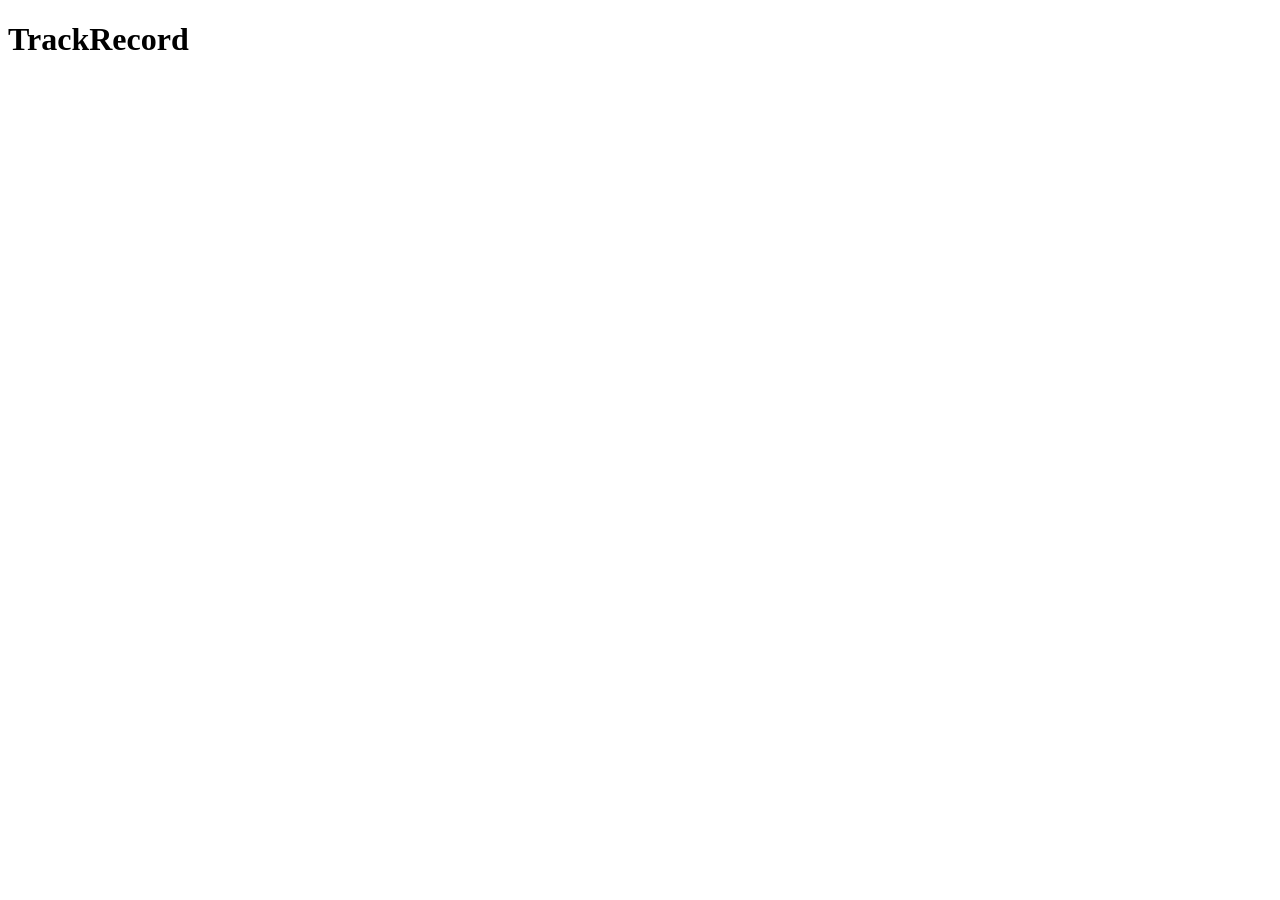
==== index.html @ d3b0f97e "index" ====
<!DOCTYPE html>
<html lang="en">
<head>
    <meta charset="UTF-8">
    <meta name="viewport" content="width=device-width, initial-scale=1.0">
    <title>TrackRecord</title>
    <link rel="stylesheet" href="style.css">
</head>
<body>
    <header>
        <h1>TrackRecord</h1>
    </header>
</body>
</html>
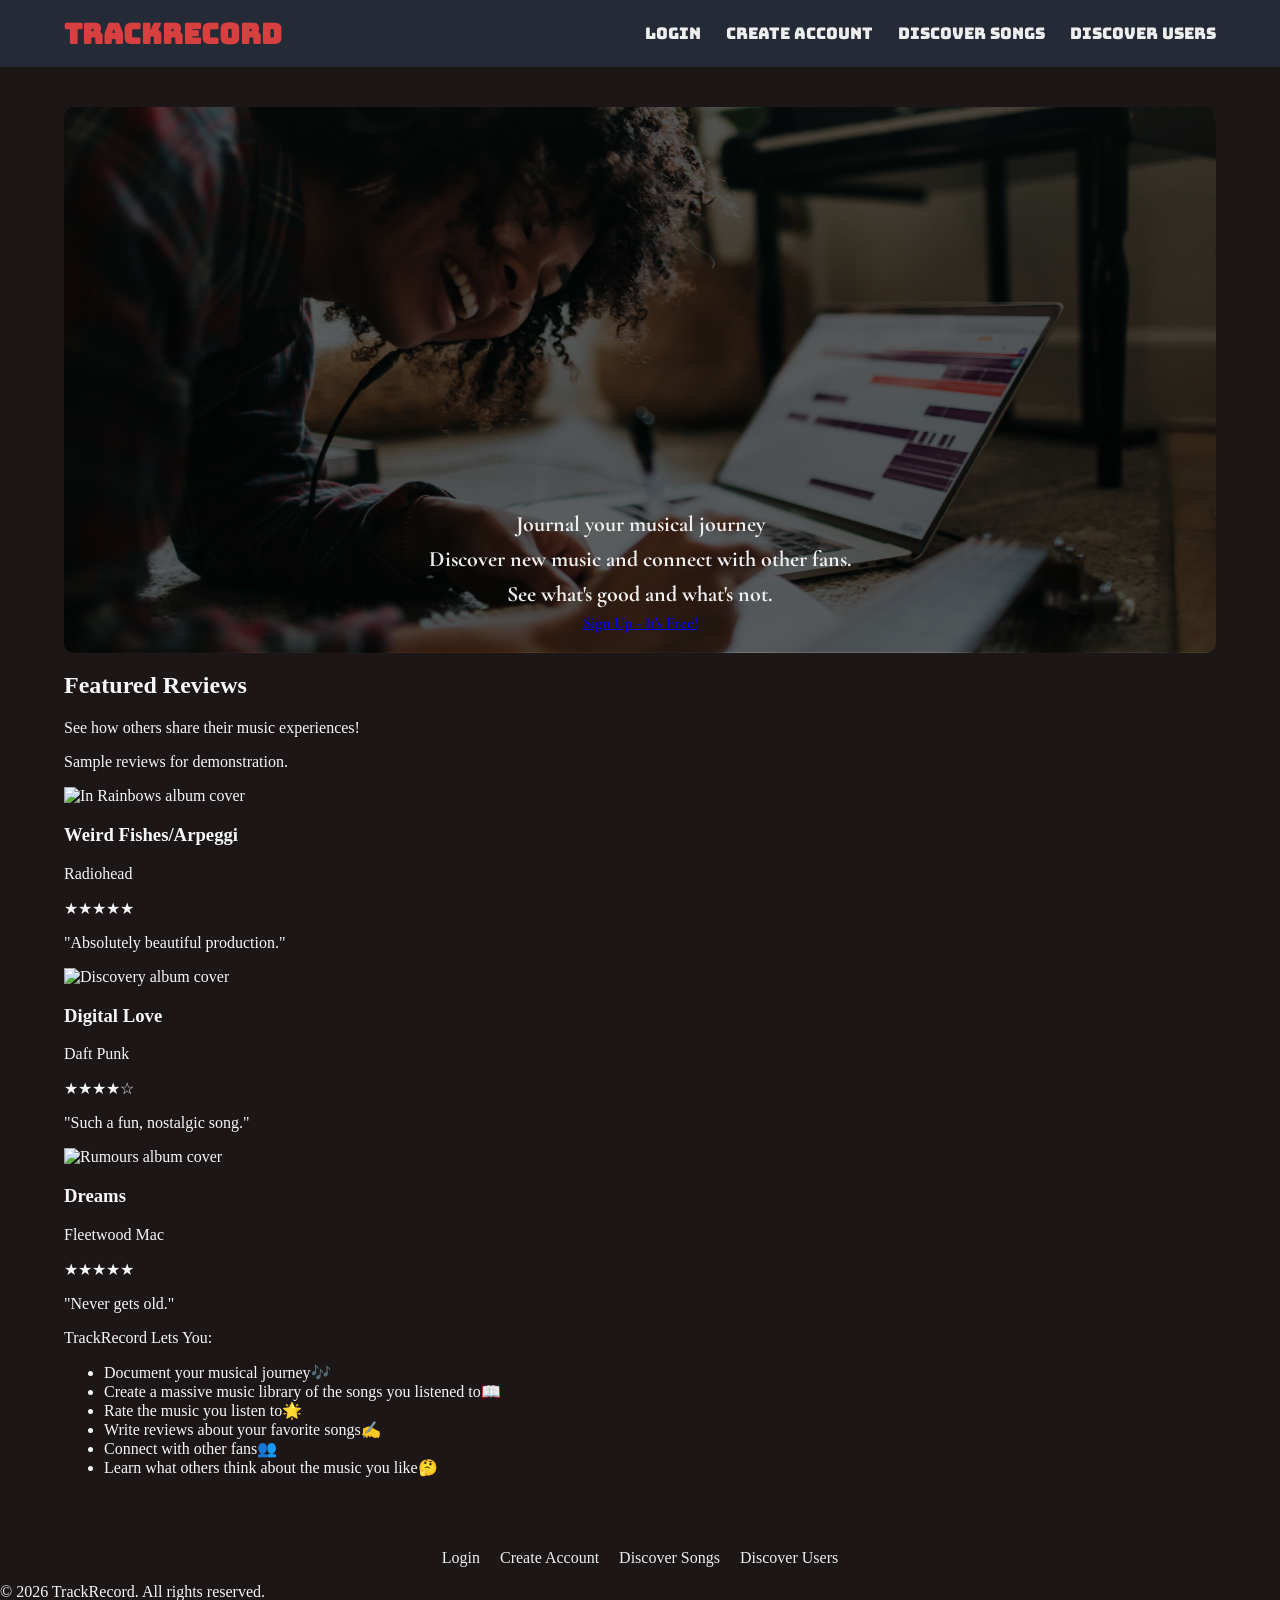
==== commit 701b952d: "day one changes" ====
--- a/index.html
+++ b/index.html
@@ -5,10 +5,87 @@
     <meta name="viewport" content="width=device-width, initial-scale=1.0">
     <title>TrackRecord</title>
     <link rel="stylesheet" href="style.css">
+    <link rel="preconnect" href="https://fonts.googleapis.com">
+    <link rel="preconnect" href="https://fonts.gstatic.com" crossorigin>
+    <link href="https://fonts.googleapis.com/css2?family=Bungee&family=Cormorant+Garamond:ital,wght@0,300..700;1,300..700&display=swap" rel="stylesheet">
 </head>
 <body>
     <header>
-        <h1>TrackRecord</h1>
+        <h1><a href="index.html">TrackRecord</a></h1>
+        <nav id="headernav">
+            <ul>
+                <li><a href="login.html">Login</a></li>
+                <li><a href="register.html">Create Account</a></li>
+                <li><a href="songs.html">Discover Songs</a></li>
+                <li><a href="users.html">Discover Users</a></li>
+            </ul>
+        </nav>
     </header>
+    <main>
+        <section id="welcome">
+            <p>Journal your musical journey</p>
+            <p>Discover new music and connect with other fans.</p>
+            <p>See what's good and what's not.</p>
+            <div id="register-button">
+            <a href="register.html" class="button">Sign Up - It's Free!</a>
+        </div>
+        </section>
+        <section id="song-gallery">
+            <h2>Featured Reviews</h2>
+            <p>See how others share their music experiences!</p>
+            <p class="gallery-note">Sample reviews for demonstration.</p>
+            <div class="gallery-grid">
+                <article class="song-card">
+                    <img src="https://is1-ssl.mzstatic.com/image/thumb/Music126/v4/dd/50/c7/dd50c790-99ac-d3d0-5ab8-e3891fb8fd52/634904032463.png/100x100bb.jpg" alt="In Rainbows album cover">
+                    <h3>Weird Fishes/Arpeggi</h3>
+                    <p class="artist">Radiohead</p>
+                    <p class="rating">★★★★★</p>
+                    <p class="review">
+                        "Absolutely beautiful production."
+                    </p>
+                </article>
+                <article class="song-card">
+                    <img src="https://is1-ssl.mzstatic.com/image/thumb/Music221/v4/fd/4a/77/fd4a77db-0ebc-d043-41a2-f32fa1bb0fb4/dj.qrikkdwj.jpg/100x100bb.jpg" alt="Discovery album cover">
+                    <h3>Digital Love</h3>
+                    <p class="artist">Daft Punk</p>
+                    <p class="rating">★★★★☆</p>
+                    <p class="review">
+                        "Such a fun, nostalgic song."
+                    </p>
+                </article>
+                <article class="song-card">
+                    <img src="https://is1-ssl.mzstatic.com/image/thumb/Music124/v4/4d/13/ba/4d13bac3-d3d5-7581-2c74-034219eadf2b/081227970949.jpg/100x100bb.jpg" alt="Rumours album cover">
+                    <h3>Dreams</h3>
+                    <p class="artist">Fleetwood Mac</p>
+                    <p class="rating">★★★★★</p>
+                    <p class="review">
+                        "Never gets old."
+                    </p>
+                </article>
+            </div>
+        </section>
+        <div id="webuse">
+            TrackRecord Lets You:
+            <ul>
+                <li>Document your musical journey🎶</li>
+                <li>Create a massive music library of the songs you listened to📖</li>
+                <li>Rate the music you listen to🌟</li>
+                <li>Write reviews about your favorite songs✍️</li>
+                <li>Connect with other fans👥</li>
+                <li>Learn what others think about the music you like🤔</li>
+            </ul>
+        </div>
+    </main>
+    <footer>
+        <nav id="footernav">
+            <ul>
+                <li><a href="login.html">Login</a></li>
+                <li><a href="register.html">Create Account</a></li>
+                <li><a href="songs.html">Discover Songs</a></li>
+                <li><a href="users.html">Discover Users</a></li>
+            </ul>
+        </nav>
+        <p>&copy; 2026 TrackRecord. All rights reserved.</p>
+    </footer>
 </body>
 </html>
--- a/style.css
+++ b/style.css
@@ -0,0 +1,114 @@
+
+/* Global styling */
+* {
+    box-sizing: border-box;
+}
+
+body {
+    margin: 0;
+    background-color: #1D1616;
+    color: #F5F7FA;
+}
+
+/* Header */
+header {
+    background-color: #242B36;
+    font-family: "Bungee", sans-serif;
+    padding: 15px 5%;
+    display: flex;
+    justify-content: space-between;
+    align-items: center;
+}
+
+/* TrackRecord title */
+header h1 {
+    margin: 0;
+    font-size: 28px;
+}
+
+header h1 a {
+    color: #D84040;
+    text-decoration: none;
+}
+
+/* Navigation */
+#headernav ul {
+    display: flex;
+    gap: 25px;
+    list-style: none;
+    padding: 0;
+    margin: 0;
+}
+
+#headernav a {
+    color: #EEEEEE;
+    text-decoration: none;
+}
+
+#headernav a:hover {
+    color: #8E1616;
+    transition: color 0.3s ease;
+    transform: scale(1.15);
+}
+
+/* Main content */
+main {
+    padding: 40px 5%;
+}
+
+/* Homepage welcome section */
+main > img {
+    display: block;
+    max-width: 100%;
+    height: auto;
+    margin: 0 auto 30px;
+}
+
+#welcome {
+    background-image:
+        linear-gradient(
+            rgba(0, 0, 0, 0.6),
+            rgba(0, 0, 0, 0.6)
+        ),
+        url("/trackrecordwelcome.jpg");
+
+    background-size: cover;
+    background-position: center;
+    background-repeat: no-repeat;
+
+    text-align: center;
+    padding: 100px 20px;
+    border-radius: 10px;
+    text-align: center;
+    font-family: "Cormorant Garamond", serif;
+    font-weight: 700;
+    padding: 400px 10px 20px;
+}
+#welcome p {
+    color: #EEEEEE;
+    font-size: 22px;
+    line-height: 1.6;
+    margin: 0;
+}
+
+
+/* Footer */
+
+/* Footer navigation */
+#footernav ul {
+    display: flex;
+    justify-content: center;
+    flex-wrap: wrap;
+    gap: 20px;
+    list-style: none;
+    padding: 0;
+}
+
+#footernav a {
+    color: #EEEEEE;
+    text-decoration: none;
+}
+
+#footernav a:hover {
+    color: #D84040;
+}
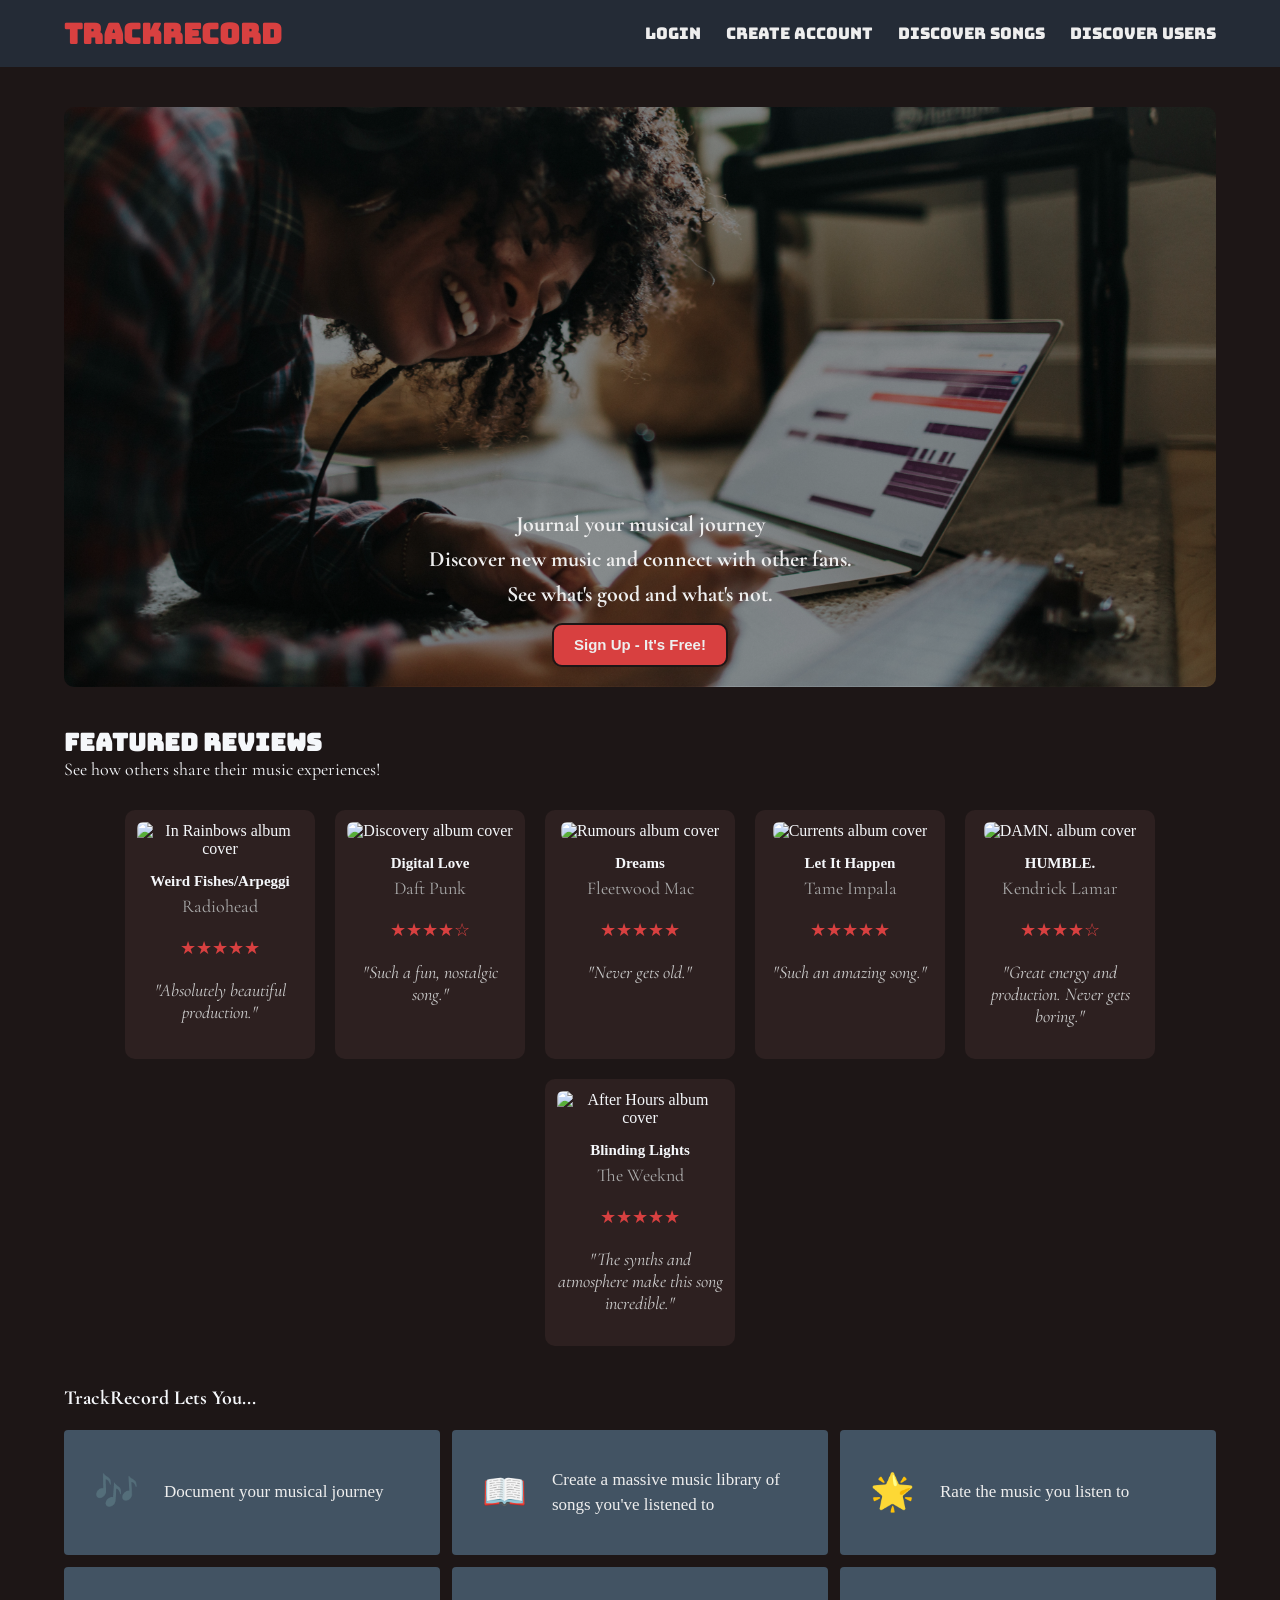
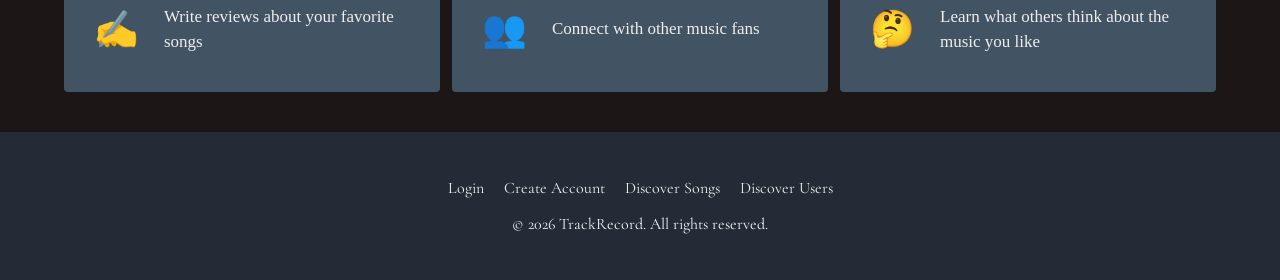
==== commit cc9aaaee: "finished index" ====
--- a/index.html
+++ b/index.html
@@ -27,13 +27,12 @@
             <p>Discover new music and connect with other fans.</p>
             <p>See what's good and what's not.</p>
             <div id="register-button">
-            <a href="register.html" class="button">Sign Up - It's Free!</a>
-        </div>
+                <a href="register.html">Sign Up - It's Free!</a>
+            </div>
         </section>
         <section id="song-gallery">
             <h2>Featured Reviews</h2>
             <p>See how others share their music experiences!</p>
-            <p class="gallery-note">Sample reviews for demonstration.</p>
             <div class="gallery-grid">
                 <article class="song-card">
                     <img src="https://is1-ssl.mzstatic.com/image/thumb/Music126/v4/dd/50/c7/dd50c790-99ac-d3d0-5ab8-e3891fb8fd52/634904032463.png/100x100bb.jpg" alt="In Rainbows album cover">
@@ -62,17 +61,62 @@
                         "Never gets old."
                     </p>
                 </article>
+                <article class="song-card">
+                    <img src="https://is1-ssl.mzstatic.com/image/thumb/Music115/v4/a8/2e/b4/a82eb490-f30a-a321-461a-0383c88fec95/15UMGIM23316.rgb.jpg/600x600bb.jpg" alt="Currents album cover">
+                    <h3>Let It Happen</h3>
+                    <p class="artist">Tame Impala</p>
+                    <p class="rating">★★★★★</p>
+                    <p class="review">
+                        "Such an amazing song."
+                    </p>
+                </article>
+                <article class="song-card">
+                    <img src="https://is1-ssl.mzstatic.com/image/thumb/Music112/v4/86/c9/bb/86c9bb30-fe3d-442e-33c1-c106c4d23705/17UMGIM88776.rgb.jpg/600x600bb.jpg" alt="DAMN. album cover">
+                    <h3>HUMBLE.</h3>
+                    <p class="artist">Kendrick Lamar</p>
+                    <p class="rating">★★★★☆</p>
+                    <p class="review">
+                        "Great energy and production. Never gets boring."
+                    </p>
+                </article>
+                <article class="song-card">
+                <img src="https://is1-ssl.mzstatic.com/image/thumb/Music125/v4/6f/bc/e6/6fbce6c4-c38c-72d8-4fd0-66cfff32f679/20UMGIM12176.rgb.jpg/600x600bb.jpg" alt="After Hours album cover">
+                <h3>Blinding Lights</h3>
+                <p class="artist">The Weeknd</p>
+                <p class="rating">★★★★★</p>
+                <p class="review">
+                    "The synths and atmosphere make this song incredible."
+                </p>
+            </article>
             </div>
         </section>
         <div id="webuse">
-            TrackRecord Lets You:
+            <p>TrackRecord Lets You...</p>
             <ul>
-                <li>Document your musical journey🎶</li>
-                <li>Create a massive music library of the songs you listened to📖</li>
-                <li>Rate the music you listen to🌟</li>
-                <li>Write reviews about your favorite songs✍️</li>
-                <li>Connect with other fans👥</li>
-                <li>Learn what others think about the music you like🤔</li>
+                <li>
+                    <span class="feature-icon">🎶</span>
+                    <span>Document your musical journey</span>
+                </li>
+                <li>
+                    <span class="feature-icon">📖</span>
+                    <span>Create a massive music library of songs you've listened to</span>
+                </li>
+                <li>
+                    <span class="feature-icon">🌟</span>
+                    <span>Rate the music you listen to</span>
+                </li>
+                <li>
+                    <span class="feature-icon">✍️</span>
+                    <span>Write reviews about your favorite songs</span>
+                </li>
+                <li>
+                    <span class="feature-icon">👥</span>
+                    <span>Connect with other music fans</span>
+                </li>
+                <li>
+                    <span class="feature-icon">🤔</span>
+                    <span>Learn what others think about the music you like</span>
+                </li>
             </ul>
         </div>
     </main>
--- a/style.css
+++ b/style.css
@@ -65,12 +65,14 @@
 }
 
 #welcome {
+    display: flex;
+    flex-direction: column;
     background-image:
         linear-gradient(
-            rgba(0, 0, 0, 0.6),
-            rgba(0, 0, 0, 0.6)
+            rgba(0, 0, 0, 0.4),
+            rgba(0, 0, 0, 0.4)
         ),
-        url("/trackrecordwelcome.jpg");
+        url("images/trackrecordwelcome.jpg");
 
     background-size: cover;
     background-position: center;
@@ -90,11 +92,185 @@
     line-height: 1.6;
     margin: 0;
 }
-
+#register-button {
+    margin-top: 10px;
+    background-color: #D84040;
+    border: solid 2px #1D1616;
+    border-radius: 10px;
+    width: fit-content;
+    padding: 10px 20px;
+    align-self: center;
+}
+#register-button:hover {
+    background-color: #8E1616;
+    transition: background-color 0.3s ease;
+}
+#register-button a {
+    color: #EEEEEE;
+    text-decoration: none;
+    font-size: 15px;
+    font-family: "sans-serif", sans-serif;
+}
+#song-gallery h2{
+    margin-top: 40px;
+    font-family: "Bungee", sans-serif;
+    margin-bottom: 0px;
+}
+#song-gallery p {
+    font-family: "Cormorant Garamond", serif;
+    font-weight: 400;
+    font-size: 18px;
+    margin-bottom: 20px;
+    margin-top: 0px;
+}
+
+/* Featured Reviews Gallery */
+.gallery-grid {
+    display: flex;
+    justify-content: center;
+    flex-wrap: wrap;
+    gap: 20px;
+    margin-top: 30px;
+}
+
+/* Smaller song cards */
+.song-card {
+    background-color: #2D2020;
+    width: 190px;
+    padding: 12px;
+    border-radius: 10px;
+    text-align: center;
+}
+
+/* Smaller album covers */
+.song-card img {
+    width: 140px;
+    height: 140px;
+    object-fit: cover;
+    border-radius: 6px;
+}
+
+/* Song information */
+.song-card h3 {
+    font-size: 15px;
+    margin-bottom: 5px;
+}
+
+.song-card .artist {
+    font-size: 13px;
+    color: #AAAAAA;
+}
+
+.song-card .rating {
+    font-size: 20px;
+    color: #D84040;
+}
+
+.song-card .review {
+    font-size: 12px;
+    color: #CCCCCC;
+    font-style: italic;
+}
+
+/* Song card hover animations */
+.song-card {
+    transition: transform 0.3s ease,
+                box-shadow 0.3s ease,
+                background-color 0.3s ease;
+}
+
+.song-card:hover {
+    transform: translateY(-8px);
+    background-color: #3A2525;
+    box-shadow: 0 8px 20px rgba(216, 64, 64, 0.25);
+}
+
+/* Album artwork animation */
+.song-card img {
+    transition: transform 0.3s ease;
+}
+
+.song-card:hover img {
+    transform: scale(1.04);
+}
+
+#webuse {
+    margin-top: 40px;
+}
+#webuse p {
+    font-family: "Cormorant Garamond", serif;
+    font-weight: 700;
+    font-size: 20px;
+    margin-bottom: 20px;
+    margin-top: 0px;
+}
+/* Arrange feature cards into 3 columns */
+#webuse ul {
+    display: grid;
+    grid-template-columns: repeat(3, minmax(0, 1fr));
+    gap: 12px;
+
+    list-style: none;
+    padding: 0;
+    margin: 0;
+}
+
+/* Individual feature cards */
+#webuse li {
+    display: flex;
+    align-items: center;
+    gap: 20px;
+
+    background-color: #425363;
+    padding: 25px;
+    border-radius: 4px;
+    min-height: 125px;
+}
+
+/* Feature icons */
+.feature-icon {
+    font-size: 36px;
+    flex-shrink: 0;
+    width: 55px;
+    text-align: center;
+}
+
+/* Feature descriptions */
+#webuse li span:last-child {
+    color: #EEEEEE;
+    font-size: 17px;
+    line-height: 1.5;
+}
+
+/* Feature box hover animations */
+#webuse li {
+    transition: transform 0.3s ease, background-color 0.3s ease, box-shadow 0.3s ease;
+}
+
+#webuse li:hover {
+    transform: translateY(-5px);
+    background-color: #3b4a59;
+    box-shadow: 0 6px 15px #34424f;
+}
+
+/* Feature icon animation */
+.feature-icon {
+    transition: transform 0.3s ease;
+}
+
+#webuse li:hover .feature-icon {
+    transform: scale(1.15);
+}
 
 /* Footer */
 
 /* Footer navigation */
+footer {
+    background-color: #242B36;
+    padding: 30px 5%;
+    text-align: center;
+    font-family: "Cormorant Garamond", serif;
+}
 #footernav ul {
     display: flex;
     justify-content: center;
@@ -107,8 +283,221 @@
 #footernav a {
     color: #EEEEEE;
     text-decoration: none;
+    font-family: "Cormorant Garamond", serif;
 }
 
 #footernav a:hover {
     color: #D84040;
 }
+/* Tablet */
+@media (min-width: 700px) and (max-width: 1024px) {
+
+    /* Header and navigation */
+    header {
+        padding: 15px 3%;
+        gap: 20px;
+    }
+
+    header h1 {
+        font-size: 24px;
+    }
+
+    #headernav ul {
+        gap: 15px;
+        flex-wrap: wrap;
+        justify-content: flex-end;
+    }
+
+    #headernav a {
+        font-size: 13px;
+    }
+
+    /* Main content */
+    main {
+        padding: 30px 4%;
+    }
+
+    /* Welcome banner */
+    #welcome {
+        padding: 250px 20px 40px;
+        background-position: center;
+    }
+
+    #welcome p {
+        font-size: 20px;
+    }
+
+    /* Featured song reviews */
+    .gallery-grid {
+        justify-content: center;
+        gap: 15px;
+    }
+
+    .song-card {
+        width: 180px;
+    }
+
+    .song-card img {
+        width: 100%;
+        height: auto;
+        aspect-ratio: 1 / 1;
+    }
+
+    /* Features section */
+    #webuse ul {
+        grid-template-columns: repeat(2, minmax(0, 1fr));
+    }
+
+    #webuse li {
+        padding: 20px;
+        min-height: 110px;
+    }
+}
+
+
+/* Mobile */
+@media (max-width: 600px) {
+
+    /* Header */
+    header {
+        flex-direction: column;
+        padding: 15px 10px;
+        text-align: center;
+        gap: 15px;
+    }
+
+    header h1 {
+        font-size: 24px;
+    }
+
+    /* Navigation */
+    #headernav ul {
+        display: flex;
+        flex-wrap: wrap;
+        justify-content: center;
+        gap: 10px 15px;
+    }
+
+    #headernav a {
+        font-size: 11px;
+    }
+
+    /* Main content */
+    main {
+        padding: 15px;
+    }
+
+    /* Welcome banner */
+    #welcome {
+        padding: 120px 15px 30px;
+        background-size: cover;
+        background-position: center;
+        border-radius: 6px;
+    }
+
+    #welcome p {
+        font-size: 17px;
+        line-height: 1.4;
+        margin-bottom: 8px;
+    }
+
+    /* Registration button */
+    #register-button {
+        text-align: center;
+        margin: 25px 0;
+    }
+
+    #register-button .button {
+        display: inline-block;
+        padding: 12px 20px;
+        font-size: 14px;
+    }
+
+    /* Featured reviews */
+    #song-gallery {
+        margin-top: 30px;
+    }
+
+    #song-gallery h2 {
+        font-size: 23px;
+    }
+
+    .gallery-grid {
+        display: grid;
+        grid-template-columns: repeat(2, minmax(0, 1fr));
+        gap: 10px;
+    }
+
+    .song-card {
+        width: 100%;
+        padding: 10px;
+    }
+
+    .song-card img {
+        width: 100%;
+        height: auto;
+        aspect-ratio: 1 / 1;
+        object-fit: cover;
+    }
+
+    .song-card h3 {
+        font-size: 14px;
+    }
+
+    .song-card .artist {
+        font-size: 12px;
+    }
+
+    .song-card .rating {
+        font-size: 17px;
+    }
+
+    .song-card .review {
+        font-size: 11px;
+    }
+
+    /* TrackRecord features */
+    #webuse {
+        margin: 40px auto;
+    }
+
+    #webuse h2 {
+        font-size: 17px;
+    }
+
+    #webuse ul {
+        grid-template-columns: 1fr;
+        gap: 10px;
+    }
+
+    #webuse li {
+        min-height: 85px;
+        padding: 15px;
+        gap: 12px;
+    }
+
+    .feature-icon {
+        font-size: 28px;
+        width: 40px;
+    }
+
+    #webuse li span:last-child {
+        font-size: 15px;
+    }
+
+    /* Footer */
+    footer {
+        padding: 20px 10px;
+        text-align: center;
+    }
+
+    #footernav ul {
+        flex-wrap: wrap;
+        justify-content: center;
+        gap: 12px;
+    }
+
+    #footernav a {
+        font-size: 12px;
+    }
+}
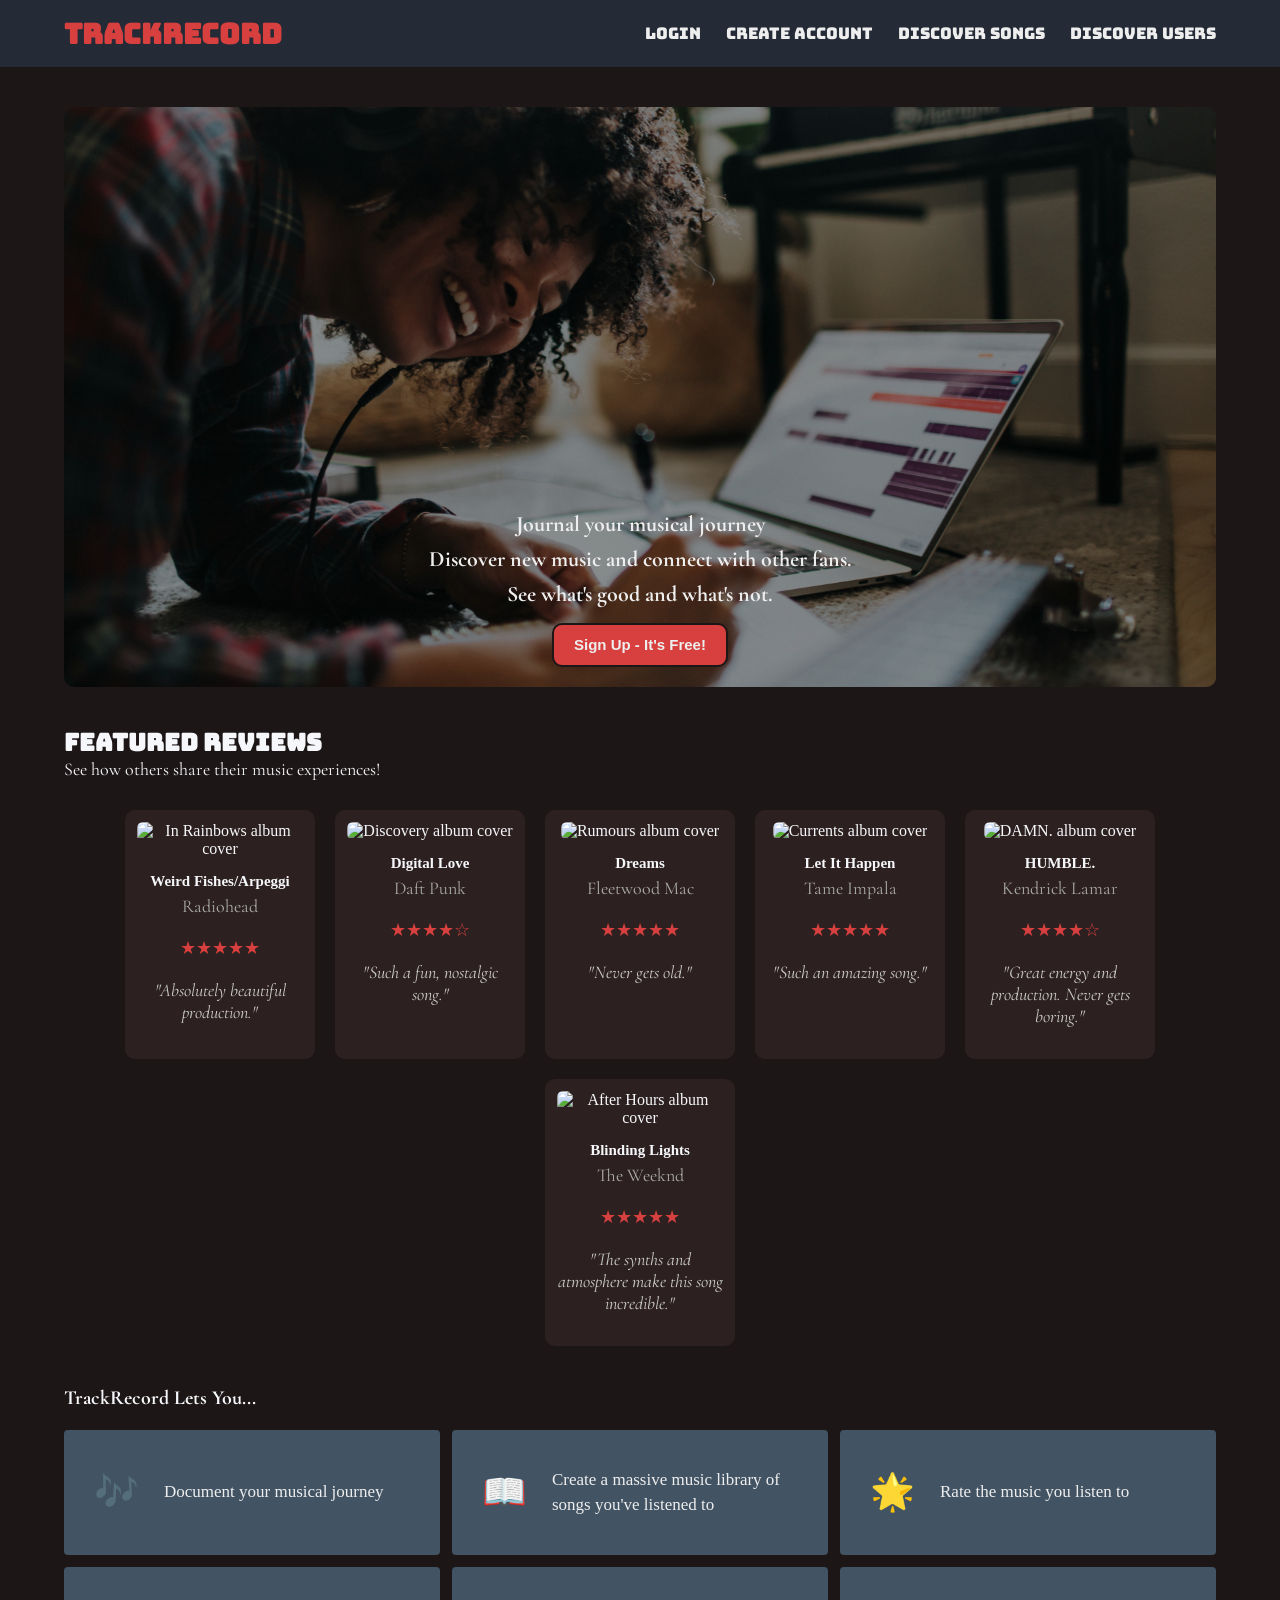
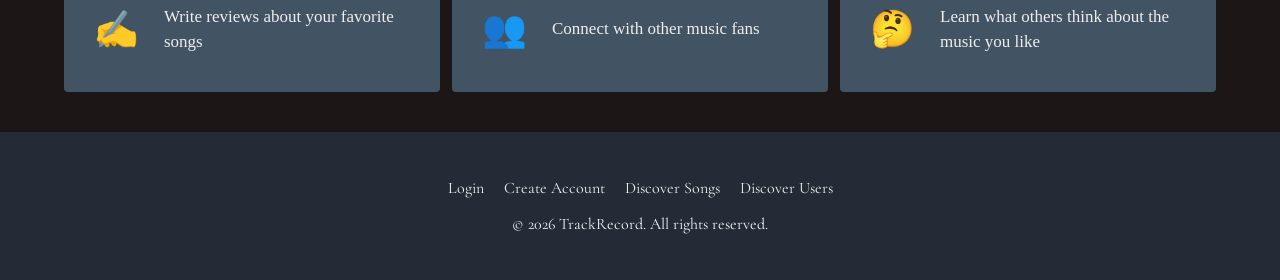
==== commit 579fae6c: "last and final changes period." ====
--- a/index.html
+++ b/index.html
@@ -1,5 +1,6 @@
 <!DOCTYPE html>
 <html lang="en">
+
 <head>
     <meta charset="UTF-8">
     <meta name="viewport" content="width=device-width, initial-scale=1.0">
@@ -7,8 +8,11 @@
     <link rel="stylesheet" href="style.css">
     <link rel="preconnect" href="https://fonts.googleapis.com">
     <link rel="preconnect" href="https://fonts.gstatic.com" crossorigin>
-    <link href="https://fonts.googleapis.com/css2?family=Bungee&family=Cormorant+Garamond:ital,wght@0,300..700;1,300..700&display=swap" rel="stylesheet">
+    <link
+        href="https://fonts.googleapis.com/css2?family=Bungee&family=Cormorant+Garamond:ital,wght@0,300..700;1,300..700&display=swap"
+        rel="stylesheet">
 </head>
+
 <body>
     <header>
         <h1><a href="index.html">TrackRecord</a></h1>
@@ -23,6 +27,9 @@
     </header>
     <main>
         <section id="welcome">
+            <video id="welcome-video" autoplay muted loop playsinline poster="images/trackrecordwelcome.jpg">
+                <source src="videos/welcome.mp4" type="video/mp4">
+            </video>
             <p>Journal your musical journey</p>
             <p>Discover new music and connect with other fans.</p>
             <p>See what's good and what's not.</p>
@@ -35,7 +42,8 @@
             <p>See how others share their music experiences!</p>
             <div class="gallery-grid">
                 <article class="song-card">
-                    <img src="https://is1-ssl.mzstatic.com/image/thumb/Music126/v4/dd/50/c7/dd50c790-99ac-d3d0-5ab8-e3891fb8fd52/634904032463.png/100x100bb.jpg" alt="In Rainbows album cover">
+                    <img src="https://is1-ssl.mzstatic.com/image/thumb/Music126/v4/dd/50/c7/dd50c790-99ac-d3d0-5ab8-e3891fb8fd52/634904032463.png/100x100bb.jpg"
+                        alt="In Rainbows album cover">
                     <h3>Weird Fishes/Arpeggi</h3>
                     <p class="artist">Radiohead</p>
                     <p class="rating">★★★★★</p>
@@ -44,7 +52,8 @@
                     </p>
                 </article>
                 <article class="song-card">
-                    <img src="https://is1-ssl.mzstatic.com/image/thumb/Music221/v4/fd/4a/77/fd4a77db-0ebc-d043-41a2-f32fa1bb0fb4/dj.qrikkdwj.jpg/100x100bb.jpg" alt="Discovery album cover">
+                    <img src="https://is1-ssl.mzstatic.com/image/thumb/Music221/v4/fd/4a/77/fd4a77db-0ebc-d043-41a2-f32fa1bb0fb4/dj.qrikkdwj.jpg/100x100bb.jpg"
+                        alt="Discovery album cover">
                     <h3>Digital Love</h3>
                     <p class="artist">Daft Punk</p>
                     <p class="rating">★★★★☆</p>
@@ -53,7 +62,8 @@
                     </p>
                 </article>
                 <article class="song-card">
-                    <img src="https://is1-ssl.mzstatic.com/image/thumb/Music124/v4/4d/13/ba/4d13bac3-d3d5-7581-2c74-034219eadf2b/081227970949.jpg/100x100bb.jpg" alt="Rumours album cover">
+                    <img src="https://is1-ssl.mzstatic.com/image/thumb/Music124/v4/4d/13/ba/4d13bac3-d3d5-7581-2c74-034219eadf2b/081227970949.jpg/100x100bb.jpg"
+                        alt="Rumours album cover">
                     <h3>Dreams</h3>
                     <p class="artist">Fleetwood Mac</p>
                     <p class="rating">★★★★★</p>
@@ -62,7 +72,8 @@
                     </p>
                 </article>
                 <article class="song-card">
-                    <img src="https://is1-ssl.mzstatic.com/image/thumb/Music115/v4/a8/2e/b4/a82eb490-f30a-a321-461a-0383c88fec95/15UMGIM23316.rgb.jpg/600x600bb.jpg" alt="Currents album cover">
+                    <img src="https://is1-ssl.mzstatic.com/image/thumb/Music115/v4/a8/2e/b4/a82eb490-f30a-a321-461a-0383c88fec95/15UMGIM23316.rgb.jpg/600x600bb.jpg"
+                        alt="Currents album cover">
                     <h3>Let It Happen</h3>
                     <p class="artist">Tame Impala</p>
                     <p class="rating">★★★★★</p>
@@ -71,7 +82,8 @@
                     </p>
                 </article>
                 <article class="song-card">
-                    <img src="https://is1-ssl.mzstatic.com/image/thumb/Music112/v4/86/c9/bb/86c9bb30-fe3d-442e-33c1-c106c4d23705/17UMGIM88776.rgb.jpg/600x600bb.jpg" alt="DAMN. album cover">
+                    <img src="https://is1-ssl.mzstatic.com/image/thumb/Music112/v4/86/c9/bb/86c9bb30-fe3d-442e-33c1-c106c4d23705/17UMGIM88776.rgb.jpg/600x600bb.jpg"
+                        alt="DAMN. album cover">
                     <h3>HUMBLE.</h3>
                     <p class="artist">Kendrick Lamar</p>
                     <p class="rating">★★★★☆</p>
@@ -80,14 +92,15 @@
                     </p>
                 </article>
                 <article class="song-card">
-                <img src="https://is1-ssl.mzstatic.com/image/thumb/Music125/v4/6f/bc/e6/6fbce6c4-c38c-72d8-4fd0-66cfff32f679/20UMGIM12176.rgb.jpg/600x600bb.jpg" alt="After Hours album cover">
-                <h3>Blinding Lights</h3>
-                <p class="artist">The Weeknd</p>
-                <p class="rating">★★★★★</p>
-                <p class="review">
-                    "The synths and atmosphere make this song incredible."
-                </p>
-            </article>
+                    <img src="https://is1-ssl.mzstatic.com/image/thumb/Music125/v4/6f/bc/e6/6fbce6c4-c38c-72d8-4fd0-66cfff32f679/20UMGIM12176.rgb.jpg/600x600bb.jpg"
+                        alt="After Hours album cover">
+                    <h3>Blinding Lights</h3>
+                    <p class="artist">The Weeknd</p>
+                    <p class="rating">★★★★★</p>
+                    <p class="review">
+                        "The synths and atmosphere make this song incredible."
+                    </p>
+                </article>
             </div>
         </section>
         <div id="webuse">
@@ -132,4 +145,5 @@
         <p>&copy; 2026 TrackRecord. All rights reserved.</p>
     </footer>
 </body>
+
 </html>
--- a/style.css
+++ b/style.css
@@ -1,5 +1,3 @@
-
-/* Global styling */
 * {
     box-sizing: border-box;
 }
@@ -10,7 +8,6 @@
     color: #F5F7FA;
 }
 
-/* Header */
 header {
     background-color: #242B36;
     font-family: "Bungee", sans-serif;
@@ -20,7 +17,6 @@
     align-items: center;
 }
 
-/* TrackRecord title */
 header h1 {
     margin: 0;
     font-size: 28px;
@@ -31,7 +27,6 @@
     text-decoration: none;
 }
 
-/* Navigation */
 #headernav ul {
     display: flex;
     gap: 25px;
@@ -51,13 +46,11 @@
     transform: scale(1.15);
 }
 
-/* Main content */
 main {
     padding: 40px 5%;
 }
 
-/* Homepage welcome section */
-main > img {
+main>img {
     display: block;
     max-width: 100%;
     height: auto;
@@ -67,16 +60,10 @@
 #welcome {
     display: flex;
     flex-direction: column;
-    background-image:
-        linear-gradient(
-            rgba(0, 0, 0, 0.4),
-            rgba(0, 0, 0, 0.4)
-        ),
-        url("images/trackrecordwelcome.jpg");
-
-    background-size: cover;
-    background-position: center;
-    background-repeat: no-repeat;
+
+    position: relative;
+    overflow: hidden;
+    isolation: isolate;
 
     text-align: center;
     padding: 100px 20px;
@@ -86,12 +73,33 @@
     font-weight: 700;
     padding: 400px 10px 20px;
 }
+
+#welcome-video {
+    position: absolute;
+    top: 0;
+    left: 0;
+    width: 100%;
+    height: 100%;
+    object-fit: cover;
+    z-index: -2;
+}
+
+#welcome::before {
+    content: "";
+    position: absolute;
+    inset: 0;
+    background: rgba(0, 0, 0, 0.4);
+    z-index: -1;
+    pointer-events: none;
+}
+
 #welcome p {
     color: #EEEEEE;
     font-size: 22px;
     line-height: 1.6;
     margin: 0;
 }
+
 #register-button {
     margin-top: 10px;
     background-color: #D84040;
@@ -101,21 +109,25 @@
     padding: 10px 20px;
     align-self: center;
 }
+
 #register-button:hover {
     background-color: #8E1616;
     transition: background-color 0.3s ease;
 }
+
 #register-button a {
     color: #EEEEEE;
     text-decoration: none;
     font-size: 15px;
     font-family: "sans-serif", sans-serif;
 }
-#song-gallery h2{
+
+#song-gallery h2 {
     margin-top: 40px;
     font-family: "Bungee", sans-serif;
     margin-bottom: 0px;
 }
+
 #song-gallery p {
     font-family: "Cormorant Garamond", serif;
     font-weight: 400;
@@ -124,7 +136,6 @@
     margin-top: 0px;
 }
 
-/* Featured Reviews Gallery */
 .gallery-grid {
     display: flex;
     justify-content: center;
@@ -133,7 +144,6 @@
     margin-top: 30px;
 }
 
-/* Smaller song cards */
 .song-card {
     background-color: #2D2020;
     width: 190px;
@@ -142,7 +152,6 @@
     text-align: center;
 }
 
-/* Smaller album covers */
 .song-card img {
     width: 140px;
     height: 140px;
@@ -150,7 +159,6 @@
     border-radius: 6px;
 }
 
-/* Song information */
 .song-card h3 {
     font-size: 15px;
     margin-bottom: 5px;
@@ -172,11 +180,10 @@
     font-style: italic;
 }
 
-/* Song card hover animations */
 .song-card {
     transition: transform 0.3s ease,
-                box-shadow 0.3s ease,
-                background-color 0.3s ease;
+        box-shadow 0.3s ease,
+        background-color 0.3s ease;
 }
 
 .song-card:hover {
@@ -185,7 +192,6 @@
     box-shadow: 0 8px 20px rgba(216, 64, 64, 0.25);
 }
 
-/* Album artwork animation */
 .song-card img {
     transition: transform 0.3s ease;
 }
@@ -197,6 +203,7 @@
 #webuse {
     margin-top: 40px;
 }
+
 #webuse p {
     font-family: "Cormorant Garamond", serif;
     font-weight: 700;
@@ -204,7 +211,7 @@
     margin-bottom: 20px;
     margin-top: 0px;
 }
-/* Arrange feature cards into 3 columns */
+
 #webuse ul {
     display: grid;
     grid-template-columns: repeat(3, minmax(0, 1fr));
@@ -215,7 +222,6 @@
     margin: 0;
 }
 
-/* Individual feature cards */
 #webuse li {
     display: flex;
     align-items: center;
@@ -227,7 +233,6 @@
     min-height: 125px;
 }
 
-/* Feature icons */
 .feature-icon {
     font-size: 36px;
     flex-shrink: 0;
@@ -235,14 +240,12 @@
     text-align: center;
 }
 
-/* Feature descriptions */
 #webuse li span:last-child {
     color: #EEEEEE;
     font-size: 17px;
     line-height: 1.5;
 }
 
-/* Feature box hover animations */
 #webuse li {
     transition: transform 0.3s ease, background-color 0.3s ease, box-shadow 0.3s ease;
 }
@@ -253,7 +256,6 @@
     box-shadow: 0 6px 15px #34424f;
 }
 
-/* Feature icon animation */
 .feature-icon {
     transition: transform 0.3s ease;
 }
@@ -262,15 +264,591 @@
     transform: scale(1.15);
 }
 
-/* Footer */
-
-/* Footer navigation */
+#login,
+#register {
+    background-color: #2D2020;
+    max-width: 450px;
+    margin: 60px auto;
+    padding: 40px;
+    border-radius: 12px;
+    text-align: center;
+}
+
+#login h2,
+#register h2 {
+    font-size: 32px;
+    margin-bottom: 10px;
+}
+
+#login>p,
+#register>p {
+    color: #BBBBBB;
+}
+
+#login-form,
+#register-form {
+    display: flex;
+    flex-direction: column;
+    text-align: left;
+    gap: 12px;
+    margin-top: 30px;
+}
+
+#login-form label,
+#register-form label {
+    color: #EEEEEE;
+    font-size: 15px;
+    font-weight: bold;
+}
+
+#login-form input,
+#register-form input {
+    background-color: #1D1616;
+    color: #FFFFFF;
+    border: 1px solid #664444;
+    border-radius: 6px;
+    padding: 13px;
+    font-size: 15px;
+}
+
+#login-form input:focus,
+#register-form input:focus {
+    outline: 2px solid #D84040;
+    outline-offset: 1px;
+}
+
+#login-form button,
+#register-form button {
+    background-color: #D84040;
+    color: white;
+    border: none;
+    border-radius: 6px;
+    padding: 14px;
+    font-size: 16px;
+    cursor: pointer;
+    margin-top: 10px;
+    transition: background-color 0.3s ease;
+}
+
+#login-form button:hover,
+#register-form button:hover {
+    background-color: #A52A2A;
+}
+
+.account-link {
+    margin-top: 25px;
+    font-size: 14px;
+}
+
+.account-link a {
+    color: #D84040;
+    text-decoration: none;
+}
+
+.account-link a:hover {
+    text-decoration: underline;
+}
+
+#song-search,
+#user-search {
+    max-width: 900px;
+    margin: 30px auto 50px;
+    text-align: center;
+}
+
+#song-search h2,
+#user-search h2 {
+    font-size: 32px;
+    margin-bottom: 10px;
+}
+
+#song-search p,
+#user-search p {
+    color: #BBBBBB;
+    margin-bottom: 30px;
+}
+
+#search-form,
+#user-search-form {
+    display: flex;
+    gap: 10px;
+    width: 100%;
+}
+
+#song-input,
+#user-input {
+    flex: 1;
+    min-width: 0;
+    padding: 15px;
+    background-color: #2D2020;
+    color: #FFFFFF;
+    border: 1px solid #664444;
+    border-radius: 6px;
+    font-size: 16px;
+}
+
+#song-input:focus,
+#user-input:focus {
+    outline: 2px solid #D84040;
+    outline-offset: 1px;
+}
+
+#search-form button,
+#user-search-form button {
+    background-color: #D84040;
+    color: white;
+    border: none;
+    border-radius: 6px;
+    padding: 15px 25px;
+    cursor: pointer;
+    transition: background-color 0.3s ease;
+}
+
+#search-form button:hover,
+#user-search-form button:hover {
+    background-color: #A52A2A;
+}
+
+#search-results {
+    max-width: 900px;
+    margin: 0 auto;
+}
+
+#search-results h2 {
+    font-size: 22px;
+    margin-bottom: 20px;
+}
+
+.song-list {
+    display: flex;
+    flex-direction: column;
+    gap: 12px;
+}
+
+.song-row {
+    display: flex;
+    align-items: center;
+    gap: 20px;
+    background-color: #2D2020;
+    padding: 15px;
+    border-radius: 8px;
+    transition: background-color 0.3s ease;
+}
+
+.song-row:hover {
+    background-color: #3A2929;
+}
+
+.song-artwork {
+    width: 75px;
+    height: 75px;
+    object-fit: cover;
+    border-radius: 5px;
+    flex-shrink: 0;
+}
+
+.song-info {
+    flex: 1;
+    min-width: 0;
+}
+
+.song-info h3 {
+    margin: 0 0 5px;
+    font-size: 18px;
+}
+
+.song-info p {
+    margin: 3px 0;
+    color: #BBBBBB;
+    font-size: 14px;
+}
+
+.add-review {
+    background-color: #D84040;
+    color: white;
+    font-size: 28px;
+    border: none;
+    border-radius: 6px;
+    width: 45px;
+    height: 45px;
+    flex-shrink: 0;
+    cursor: pointer;
+    transition: background-color 0.3s ease,
+        transform 0.3s ease;
+}
+
+.add-review:hover {
+    background-color: #A52A2A;
+    transform: scale(1.08);
+}
+
+#user-results {
+    max-width: 900px;
+    margin: 0 auto;
+}
+
+#user-results h2 {
+    font-size: 22px;
+    margin-bottom: 20px;
+}
+
+.user-list {
+    display: flex;
+    flex-direction: column;
+    gap: 12px;
+}
+
+.user-row {
+    display: flex;
+    align-items: center;
+    gap: 20px;
+    background-color: #2D2020;
+    padding: 15px;
+    border-radius: 8px;
+    transition: background-color 0.3s ease;
+}
+
+.user-row:hover {
+    background-color: #3A2929;
+}
+
+.user-avatar {
+    width: 65px;
+    height: 65px;
+    background-color: #483535;
+    border-radius: 50%;
+    display: flex;
+    justify-content: center;
+    align-items: center;
+    font-size: 30px;
+    flex-shrink: 0;
+}
+
+.user-info {
+    flex: 1;
+    min-width: 0;
+}
+
+.user-info h3 {
+    margin: 0 0 8px;
+    font-size: 18px;
+    overflow-wrap: anywhere;
+}
+
+.user-info p {
+    color: #BBBBBB;
+    font-size: 14px;
+    margin: 0;
+}
+
+.view-profile {
+    display: inline-block;
+    background-color: #D84040;
+    color: #FFFFFF;
+    text-decoration: none;
+    padding: 12px 18px;
+    border-radius: 6px;
+    font-size: 14px;
+    white-space: nowrap;
+    transition: background-color 0.3s ease,
+        transform 0.3s ease;
+}
+
+.view-profile:hover {
+    background-color: #A52A2A;
+    transform: scale(1.05);
+}
+
+#user-message {
+    color: #D84040;
+    margin-top: 20px;
+}
+
+#profile-header {
+    max-width: 1000px;
+    margin: 30px auto;
+    display: flex;
+    align-items: center;
+    gap: 25px;
+}
+
+.profile-avatar {
+    width: 100px;
+    height: 100px;
+    background-color: #483535;
+    border-radius: 50%;
+    display: flex;
+    align-items: center;
+    justify-content: center;
+    font-size: 45px;
+    flex-shrink: 0;
+}
+
+.profile-info h2 {
+    font-size: 30px;
+    margin: 0 0 10px;
+}
+
+.profile-info p {
+    color: #BBBBBB;
+    margin: 0;
+}
+
+#profile-stats {
+    max-width: 1000px;
+    margin: 30px auto 50px;
+    display: grid;
+    grid-template-columns: repeat(2, 1fr);
+    gap: 20px;
+}
+
+.stat-box {
+    background-color: #2D2020;
+    text-align: center;
+    padding: 25px;
+    border-radius: 8px;
+}
+
+.stat-box h3 {
+    font-size: 32px;
+    margin: 0 0 10px;
+    color: #FFFFFF;
+}
+
+.stat-box p {
+    color: #BBBBBB;
+    margin: 0;
+    font-size: 15px;
+}
+
+#recent-reviews {
+    max-width: 1000px;
+    margin: 0 auto 60px;
+}
+
+#recent-reviews h2 {
+    font-size: 24px;
+    margin-bottom: 10px;
+}
+
+#recent-reviews>p {
+    color: #BBBBBB;
+}
+
+.library-button {
+    display: block;
+    width: fit-content;
+    margin: 30px auto 0;
+    padding: 14px 25px;
+    background-color: #D84040;
+    color: #FFFFFF;
+    text-decoration: none;
+    border-radius: 6px;
+    transition: background-color 0.3s ease,
+        transform 0.3s ease;
+}
+
+.library-button:hover {
+    background-color: #A52A2A;
+    transform: translateY(-3px);
+}
+
+#library-header {
+    max-width: 900px;
+    margin: 30px auto;
+}
+
+#library-header h2 {
+    font-size: 32px;
+    margin-bottom: 10px;
+}
+
+#library-header p {
+    color: #BBBBBB;
+}
+
+#library-filters {
+    max-width: 900px;
+    margin: 30px auto;
+    background-color: #2D2020;
+    padding: 25px;
+    border-radius: 8px;
+}
+
+#library-filters h2 {
+    font-size: 20px;
+    margin-top: 0;
+}
+
+#filter-form {
+    display: flex;
+    gap: 20px;
+}
+
+.filter-group {
+    display: flex;
+    flex-direction: column;
+    gap: 10px;
+    flex: 1;
+    min-width: 0;
+}
+
+.filter-group label {
+    color: #DDDDDD;
+    font-size: 14px;
+}
+
+.filter-group input,
+.filter-group select {
+    width: 100%;
+    padding: 13px;
+    background-color: #1D1616;
+    color: #FFFFFF;
+    border: 1px solid #664444;
+    border-radius: 6px;
+    font-size: 15px;
+}
+
+.filter-group input:focus,
+.filter-group select:focus {
+    outline: 2px solid #D84040;
+    outline-offset: 1px;
+}
+
+#filter-form {
+    display: flex;
+    flex-direction: column;
+    gap: 20px;
+}
+
+.filter-fields {
+    display: flex;
+    gap: 20px;
+}
+
+#apply-filters {
+    width: 100%;
+    padding: 14px;
+    background-color: #D84040;
+    color: #FFFFFF;
+    border: none;
+    border-radius: 6px;
+    font-size: 16px;
+    cursor: pointer;
+    transition: background-color 0.3s ease;
+}
+
+#apply-filters:hover {
+    background-color: #A52A2A;
+}
+
+#library-reviews {
+    max-width: 900px;
+    margin: 40px auto;
+}
+
+#library-reviews h2 {
+    font-size: 22px;
+    margin-bottom: 20px;
+}
+
+.library-rating {
+    color: #D84040;
+    font-size: 20px;
+    white-space: nowrap;
+    flex-shrink: 0;
+}
+
+.view-review {
+    background-color: #D84040;
+    color: #FFFFFF;
+    border: none;
+    border-radius: 6px;
+    padding: 12px 15px;
+    cursor: pointer;
+    white-space: nowrap;
+    transition: background-color 0.3s ease;
+}
+
+.view-review:hover {
+    background-color: #A52A2A;
+}
+
+#load-more {
+    display: block;
+    margin: 30px auto 0;
+    padding: 14px 25px;
+    background-color: #D84040;
+    color: #FFFFFF;
+    border: none;
+    border-radius: 6px;
+    cursor: pointer;
+    transition: background-color 0.3s ease;
+}
+
+#load-more:hover {
+    background-color: #A52A2A;
+}
+
+#review-dialog {
+    width: min(90%, 500px);
+    background-color: #2D2020;
+    color: #FFFFFF;
+    border: 1px solid #664444;
+    border-radius: 10px;
+    padding: 30px;
+}
+
+#review-dialog::backdrop {
+    background-color: rgba(0, 0, 0, 0.75);
+}
+
+#detail-rating {
+    color: #D84040;
+    font-size: 22px;
+}
+
+#detail-review {
+    color: #CCCCCC;
+    line-height: 1.6;
+    white-space: pre-wrap;
+}
+
+#close-review {
+    background-color: #D84040;
+    color: #FFFFFF;
+    border: none;
+    padding: 10px 20px;
+    border-radius: 6px;
+    cursor: pointer;
+}
+
+#close-review:hover {
+    background-color: #A52A2A;
+}
+
+.return-button {
+    display: inline-block;
+    color: #D84040;
+    text-decoration: none;
+    font-size: 16px;
+    margin-bottom: 20px;
+    transition: color 0.3s ease,
+        transform 0.3s ease;
+}
+
+.return-button:hover {
+    color: #FFFFFF;
+    transform: translateX(-5px);
+}
+
 footer {
     background-color: #242B36;
     padding: 30px 5%;
     text-align: center;
     font-family: "Cormorant Garamond", serif;
 }
+
 #footernav ul {
     display: flex;
     justify-content: center;
@@ -289,10 +867,8 @@
 #footernav a:hover {
     color: #D84040;
 }
-/* Tablet */
+
 @media (min-width: 700px) and (max-width: 1024px) {
-
-    /* Header and navigation */
     header {
         padding: 15px 3%;
         gap: 20px;
@@ -312,12 +888,10 @@
         font-size: 13px;
     }
 
-    /* Main content */
     main {
         padding: 30px 4%;
     }
 
-    /* Welcome banner */
     #welcome {
         padding: 250px 20px 40px;
         background-position: center;
@@ -327,7 +901,6 @@
         font-size: 20px;
     }
 
-    /* Featured song reviews */
     .gallery-grid {
         justify-content: center;
         gap: 15px;
@@ -343,7 +916,6 @@
         aspect-ratio: 1 / 1;
     }
 
-    /* Features section */
     #webuse ul {
         grid-template-columns: repeat(2, minmax(0, 1fr));
     }
@@ -352,13 +924,74 @@
         padding: 20px;
         min-height: 110px;
     }
-}
-
-
-/* Mobile */
+
+    #profile-header {
+        gap: 15px;
+    }
+
+    .profile-avatar {
+        width: 75px;
+        height: 75px;
+        font-size: 35px;
+    }
+
+    .profile-info h2 {
+        font-size: 24px;
+    }
+
+    #profile-stats {
+        gap: 12px;
+    }
+
+    .stat-box {
+        padding: 20px 10px;
+    }
+
+    #library-header,
+    #library-filters,
+    #library-reviews {
+        max-width: 95%;
+    }
+
+    #library-header h2 {
+        font-size: 28px;
+    }
+
+    #library-filters {
+        padding: 20px;
+    }
+
+    .filter-fields {
+        gap: 15px;
+    }
+
+    .filter-group input,
+    .filter-group select {
+        font-size: 14px;
+        padding: 12px;
+    }
+
+    #library-reviews .song-row {
+        gap: 15px;
+        padding: 12px;
+    }
+
+    #library-reviews .song-artwork {
+        width: 65px;
+        height: 65px;
+    }
+
+    .library-rating {
+        font-size: 17px;
+    }
+
+    .view-review {
+        padding: 10px 12px;
+        font-size: 13px;
+    }
+}
+
 @media (max-width: 600px) {
-
-    /* Header */
     header {
         flex-direction: column;
         padding: 15px 10px;
@@ -370,7 +1003,6 @@
         font-size: 24px;
     }
 
-    /* Navigation */
     #headernav ul {
         display: flex;
         flex-wrap: wrap;
@@ -382,12 +1014,10 @@
         font-size: 11px;
     }
 
-    /* Main content */
     main {
         padding: 15px;
     }
 
-    /* Welcome banner */
     #welcome {
         padding: 120px 15px 30px;
         background-size: cover;
@@ -401,7 +1031,6 @@
         margin-bottom: 8px;
     }
 
-    /* Registration button */
     #register-button {
         text-align: center;
         margin: 25px 0;
@@ -413,7 +1042,6 @@
         font-size: 14px;
     }
 
-    /* Featured reviews */
     #song-gallery {
         margin-top: 30px;
     }
@@ -456,7 +1084,6 @@
         font-size: 11px;
     }
 
-    /* TrackRecord features */
     #webuse {
         margin: 40px auto;
     }
@@ -485,7 +1112,184 @@
         font-size: 15px;
     }
 
-    /* Footer */
+    #login,
+    #register {
+        margin: 30px auto;
+        padding: 25px 20px;
+    }
+
+    #login h2,
+    #register h2 {
+        font-size: 26px;
+    }
+
+    #login-form input,
+    #register-form input {
+        width: 100%;
+    }
+
+    #profile-header {
+        flex-direction: column;
+        text-align: center;
+    }
+
+    #song-search,
+    #search-results {
+        max-width: 100%;
+    }
+
+    #song-search {
+        margin: 20px auto 35px;
+    }
+
+    #song-search h2 {
+        font-size: 26px;
+    }
+
+    #search-form {
+        flex-direction: column;
+    }
+
+    #search-form button {
+        width: 100%;
+    }
+
+    #song-input {
+        width: 100%;
+    }
+
+    .song-row {
+        gap: 12px;
+        padding: 12px;
+    }
+
+    .song-artwork {
+        width: 60px;
+        height: 60px;
+    }
+
+    .song-info h3 {
+        font-size: 16px;
+    }
+
+    .song-info p {
+        font-size: 13px;
+    }
+
+    .add-review {
+        width: 40px;
+        height: 40px;
+        font-size: 24px;
+    }
+
+    #user-search-form {
+        flex-direction: column;
+    }
+
+    #user-search-form button {
+        width: 100%;
+    }
+
+    .user-row {
+        gap: 10px;
+        padding: 12px;
+    }
+
+    .user-avatar {
+        width: 45px;
+        height: 45px;
+        font-size: 22px;
+    }
+
+    .user-info h3 {
+        font-size: 15px;
+    }
+
+    .user-info p {
+        font-size: 12px;
+    }
+
+    .view-profile {
+        padding: 10px;
+        font-size: 12px;
+    }
+
+    .profile-info h2 {
+        font-size: 22px;
+    }
+
+    .stat-box h3 {
+        font-size: 26px;
+    }
+
+    .stat-box p {
+        font-size: 12px;
+    }
+
+    #recent-reviews h2 {
+        font-size: 21px;
+    }
+
+    .library-button {
+        width: 100%;
+        text-align: center;
+    }
+
+    #library-header,
+    #library-filters,
+    #library-reviews {
+        max-width: 100%;
+    }
+
+    #library-header h2 {
+        font-size: 26px;
+    }
+
+    #library-filters {
+        padding: 20px;
+    }
+
+    .filter-fields {
+        flex-direction: column;
+        gap: 15px;
+    }
+
+    #apply-filters {
+        width: 100%;
+    }
+
+    #library-reviews .song-row {
+        gap: 12px;
+        padding: 12px;
+    }
+
+    #library-reviews .song-artwork {
+        width: 60px;
+        height: 60px;
+    }
+
+    #library-reviews .song-info h3 {
+        font-size: 16px;
+    }
+
+    #library-reviews .song-info p {
+        font-size: 13px;
+    }
+
+    .library-rating {
+        font-size: 15px;
+    }
+
+    .view-review {
+        padding: 10px;
+        font-size: 12px;
+    }
+
+    #review-dialog {
+        width: 90%;
+        padding: 20px;
+    }
+
     footer {
         padding: 20px 10px;
         text-align: center;
@@ -501,3 +1305,117 @@
         font-size: 12px;
     }
 }
+
+@media (max-width: 480px) {
+
+    #library-header,
+    #library-filters,
+    #library-reviews {
+        max-width: 100%;
+    }
+
+    #library-header h2 {
+        font-size: 24px;
+    }
+
+    #library-header p {
+        font-size: 14px;
+    }
+
+    .return-button {
+        font-size: 14px;
+    }
+
+    #library-filters {
+        padding: 15px;
+    }
+
+    #library-filters h2 {
+        font-size: 19px;
+    }
+
+    .filter-fields {
+        flex-direction: column;
+        gap: 15px;
+    }
+
+    .filter-group input,
+    .filter-group select {
+        font-size: 14px;
+        padding: 12px;
+    }
+
+    #apply-filters {
+        width: 100%;
+        font-size: 14px;
+        padding: 12px;
+    }
+
+    #library-reviews .song-row {
+        display: flex;
+        flex-wrap: wrap;
+        gap: 10px;
+        padding: 12px;
+    }
+
+    #library-reviews .song-artwork {
+        width: 55px;
+        height: 55px;
+    }
+
+    #library-reviews .song-info {
+        flex: 1;
+        min-width: 0;
+    }
+
+    #library-reviews .song-info h3 {
+        font-size: 15px;
+        overflow-wrap: anywhere;
+    }
+
+    #library-reviews .song-info p {
+        font-size: 12px;
+    }
+
+    .library-rating {
+        font-size: 17px;
+        margin-left: 0;
+        flex: 1;
+    }
+
+
+    .view-review {
+        width: 100%;
+        padding: 12px;
+        font-size: 14px;
+    }
+
+
+    #load-more {
+        width: 100%;
+        padding: 13px;
+    }
+
+
+    #review-dialog {
+        width: 95%;
+        max-width: 100%;
+        padding: 20px;
+    }
+
+    #review-dialog h2 {
+        font-size: 22px;
+    }
+
+    #detail-rating {
+        font-size: 19px;
+    }
+
+    #detail-review {
+        font-size: 14px;
+    }
+
+    #close-review {
+        width: 100%;
+    }
+}
